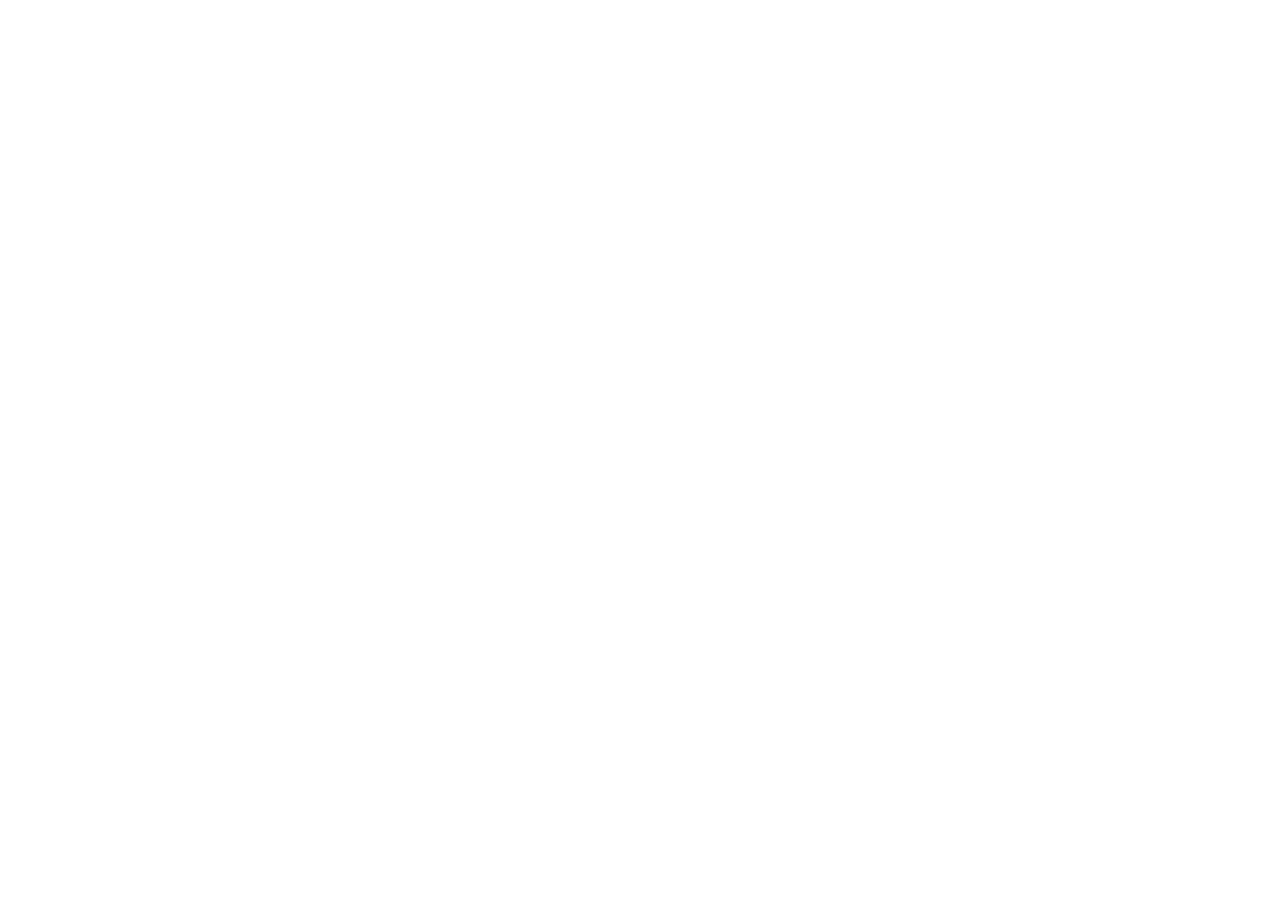
==== page-2/index.html @ ce3531e1 "初回アップロード版" ====
<!DOCTYPE html>
<html lang="ja">
  <head>
    <meta charset="UTF-8" />
    <meta name="viewport" content="width=device-width, initial-scale=1.0" />
    <title>page 2</title>
  </head>
  <body></body>
</html>
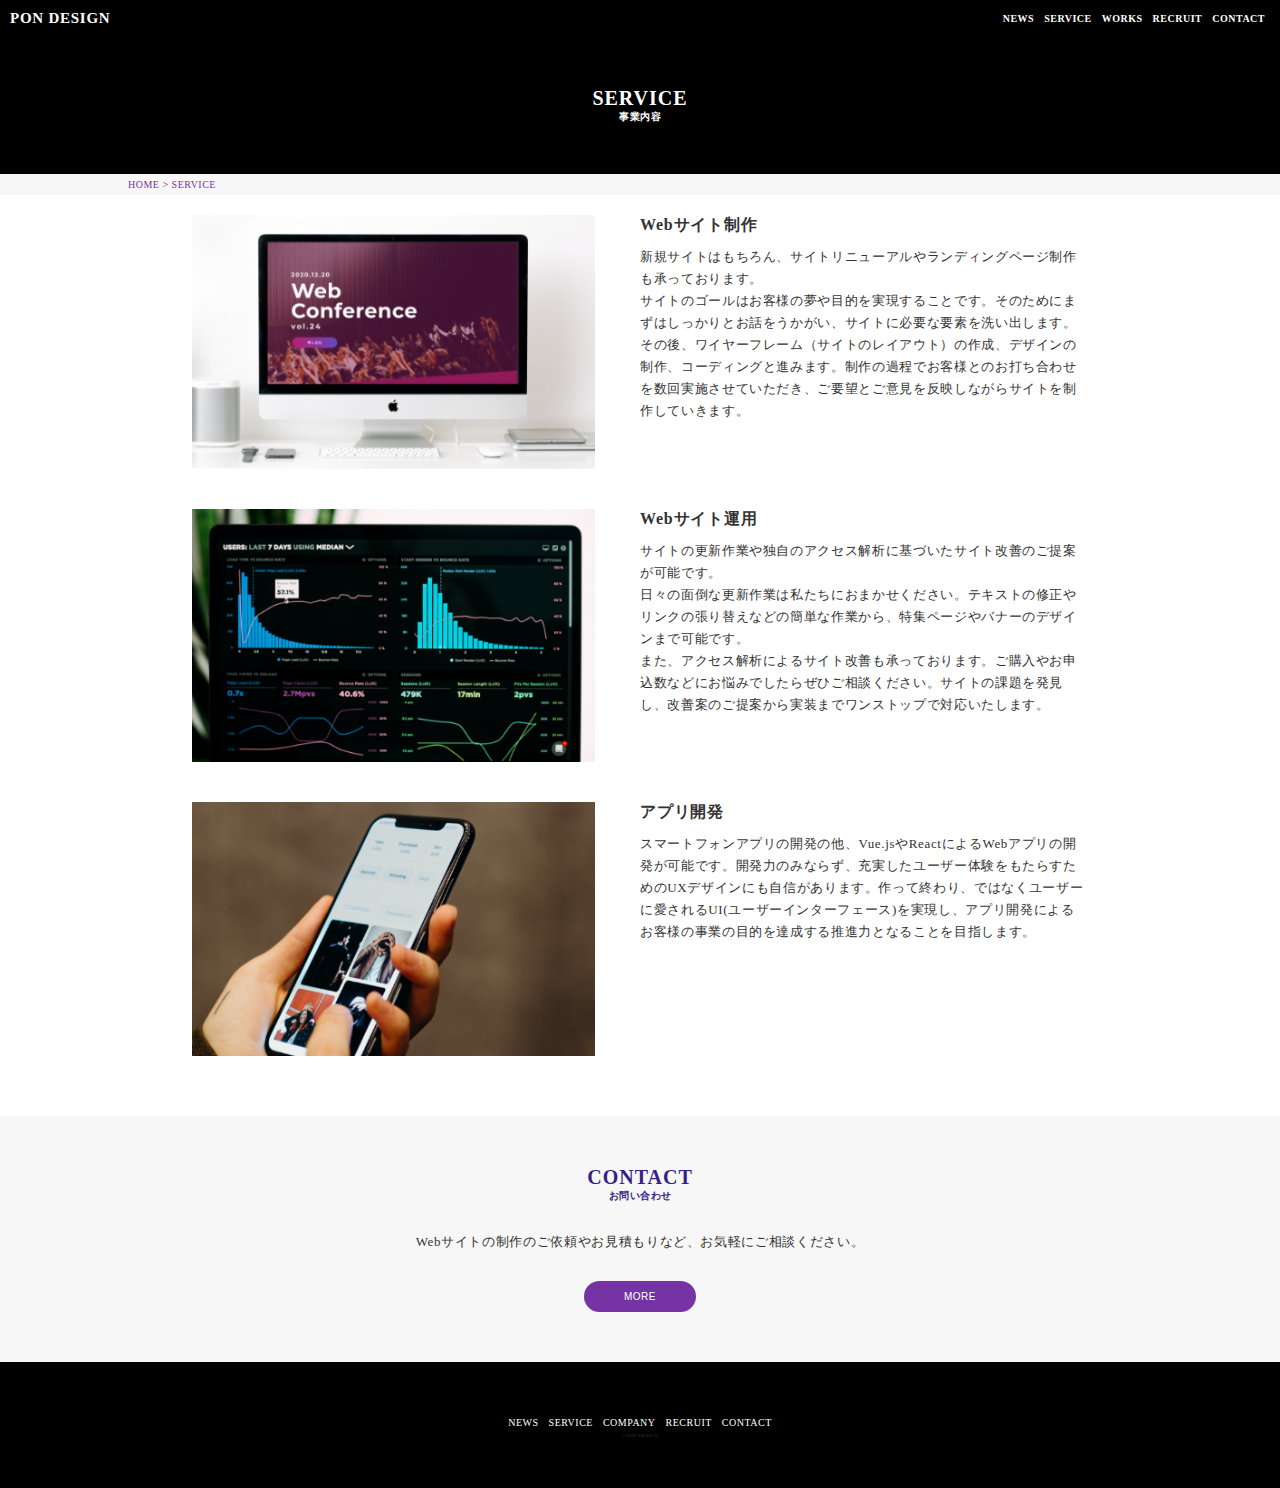
==== commit 97e0f4cb: "page-2の変更" ====
--- a/page-2/index.html
+++ b/page-2/index.html
@@ -3,7 +3,86 @@
   <head>
     <meta charset="UTF-8" />
     <meta name="viewport" content="width=device-width, initial-scale=1.0" />
+    <link rel="stylesheet" href="styles/style.css" />
     <title>page 2</title>
   </head>
-  <body></body>
+  <body>
+    <header>
+      <div class="header_container">
+        <h1>PON DESIGN</h1>
+        <nav>
+          <ul>
+            <li><a href="">NEWS</a></li>
+            <li><a href="">SERVICE</a></li>
+            <li><a href="">WORKS</a></li>
+            <li><a href="">RECRUIT</a></li>
+            <li><a href="">CONTACT</a></li>
+          </ul>
+        </nav>
+      </div>
+      <div class="page_name">
+        <h2>SERVICE</h2>
+        <h3>事業内容</h3>
+      </div>
+    </header>
+    <main>
+      <div class="pancake">
+        <div>
+          <a href="">HOME</a>&nbsp;<span>></span>&nbsp;<a href="">SERVICE</a>
+        </div>
+      </div>
+      <section class="service">
+        <div class="section_items">
+          <img src="images/image1.png" alt="Webサイト制作" />
+          <div class="item">
+            <h4>Webサイト制作</h4>
+            <p>
+              新規サイトはもちろん、サイトリニューアルやランディングページ制作も承っております。<br />
+              サイトのゴールはお客様の夢や目的を実現することです。そのためにまずはしっかりとお話をうかがい、サイトに必要な要素を洗い出します。その後、ワイヤーフレーム（サイトのレイアウト）の作成、デザインの制作、コーディングと進みます。制作の過程でお客様とのお打ち合わせを数回実施させていただき、ご要望とご意見を反映しながらサイトを制作していきます。
+            </p>
+          </div>
+        </div>
+
+        <div class="section_items">
+          <img src="images/image2.png" alt="Webサイト運用" />
+          <div class="item">
+            <h4>Webサイト運用</h4>
+            <p>
+              サイトの更新作業や独自のアクセス解析に基づいたサイト改善のご提案が可能です。<br />
+              日々の面倒な更新作業は私たちにおまかせください。テキストの修正やリンクの張り替えなどの簡単な作業から、特集ページやバナーのデザインまで可能です。<br />
+              また、アクセス解析によるサイト改善も承っております。ご購入やお申込数などにお悩みでしたらぜひご相談ください。サイトの課題を発見し、改善案のご提案から実装までワンストップで対応いたします。
+            </p>
+          </div>
+        </div>
+
+        <div class="section_items">
+          <img src="images/image3.png" alt="アプリ開発" />
+
+          <div class="item">
+            <h4>アプリ開発</h4>
+            <p>
+              スマートフォンアプリの開発の他、Vue.jsやReactによるWebアプリの開発が可能です。開発力のみならず、充実したユーザー体験をもたらすためのUXデザインにも自信があります。作って終わり、ではなくユーザーに愛されるUI(ユーザーインターフェース)を実現し、アプリ開発によるお客様の事業の目的を達成する推進力となることを目指します。
+            </p>
+          </div>
+        </div>
+      </section>
+
+      <section class="contact">
+        <h2>CONTACT</h2>
+        <h3>お問い合わせ</h3>
+        <p>Webサイトの制作のご依頼やお見積もりなど、お気軽にご相談ください。</p>
+        <button class="button_purple">MORE</button>
+      </section>
+    </main>
+    <footer>
+      <ul>
+        <li><a href="">NEWS</a></li>
+        <li><a href="">SERVICE</a></li>
+        <li><a href="">COMPANY</a></li>
+        <li><a href="">RECRUIT</a></li>
+        <li><a href="">CONTACT</a></li>
+      </ul>
+      <p>&copy;PON DESIGN</p>
+    </footer>
+  </body>
 </html>
--- a/page-2/styles/style.css
+++ b/page-2/styles/style.css
@@ -0,0 +1,168 @@
+/* PCバージョン */
+* {
+  margin: 0;
+  padding: 0;
+  list-style-type: none;
+  color: #333333;
+  letter-spacing: 0.05em;
+}
+h2 {
+  font-size: 20px;
+  letter-spacing: 0.05em;
+}
+h3 {
+  font-size: 10px;
+  letter-spacing: 0.05em;
+}
+p {
+  font-size: 13px;
+}
+a {
+  text-decoration: none;
+}
+
+/* ヘッダー */
+.header_container {
+  display: flex;
+  justify-content: space-between;
+  align-items: center;
+  background-color: #000;
+  padding: 10px;
+}
+nav ul {
+  display: flex;
+}
+nav li {
+  padding: 0 5px;
+  font-size: 10px;
+}
+nav li a {
+  color: #fff;
+  font-weight: bold;
+}
+h1 {
+  font-size: 15px;
+  color: #fff;
+  letter-spacing: 0.05em;
+}
+.page_name {
+  width: 100%;
+  height: 30%;
+  padding: 50px 0;
+  background-color: #000;
+  color: #fff;
+}
+.page_name h2 {
+  text-align: center;
+  color: #fff;
+}
+.page_name h3 {
+  text-align: center;
+  color: #fff;
+}
+
+/*　メイン */
+.pancake {
+  background-color: #f7f7f7;
+  margin: 0 auto;
+  padding: 5px 0;
+  font-size: 10px;
+}
+.pancake div {
+  width: 80%;
+  margin: 0 auto;
+}
+.pancake a {
+  color: #7633a4;
+}
+/* サービス */
+.service {
+  margin: 20px auto;
+  width: 70%;
+}
+.section_items {
+  display: flex;
+  justify-content: space-between;
+  margin: 0 auto;
+  padding: 0 0 40px 0;
+  width: 100%;
+}
+.section_items img {
+  width: 45%;
+  height: 100%;
+}
+.item {
+  width: 50%;
+  height: 100%;
+}
+.section_items p {
+  padding-top: 10px;
+  font-size: 13px;
+  line-height: 22px;
+}
+/* 　コンタクト */
+.contact {
+  background-color: #f7f7f7;
+  padding: 50px;
+  text-align: center;
+}
+.contact h2 {
+  color: #391e88;
+}
+.contact h3 {
+  color: #391e88;
+}
+.contact p {
+  padding: 30px 0;
+}
+.contact button {
+  padding: 10px 40px;
+  font-size: 10px;
+  background-color: #7633a4;
+  color: #fff;
+  border: none;
+  border-radius: 20px;
+}
+/* フッター */
+footer {
+  background-color: #000;
+  padding: 50px;
+}
+footer ul {
+  display: flex;
+  align-items: center;
+  justify-content: center;
+}
+footer li {
+  margin: 0 5px;
+  font-size: 10px;
+  padding: 5px 0;
+}
+footer a {
+  color: #fff;
+  list-style: none;
+}
+footer p {
+  font-size: 5px;
+  text-align: center;
+}
+
+/* スマホ向け */
+@media (max-width: 767px) {
+  .section_items {
+    flex-direction: column;
+    align-items: center;
+    gap: 20px;
+  }
+  .service {
+    padding: 3%;
+    width: 90%;
+    margin: 0 auto;
+  }
+  .section_items img {
+    width: 90%;
+  }
+  .item {
+    width: 90%;
+  }
+}
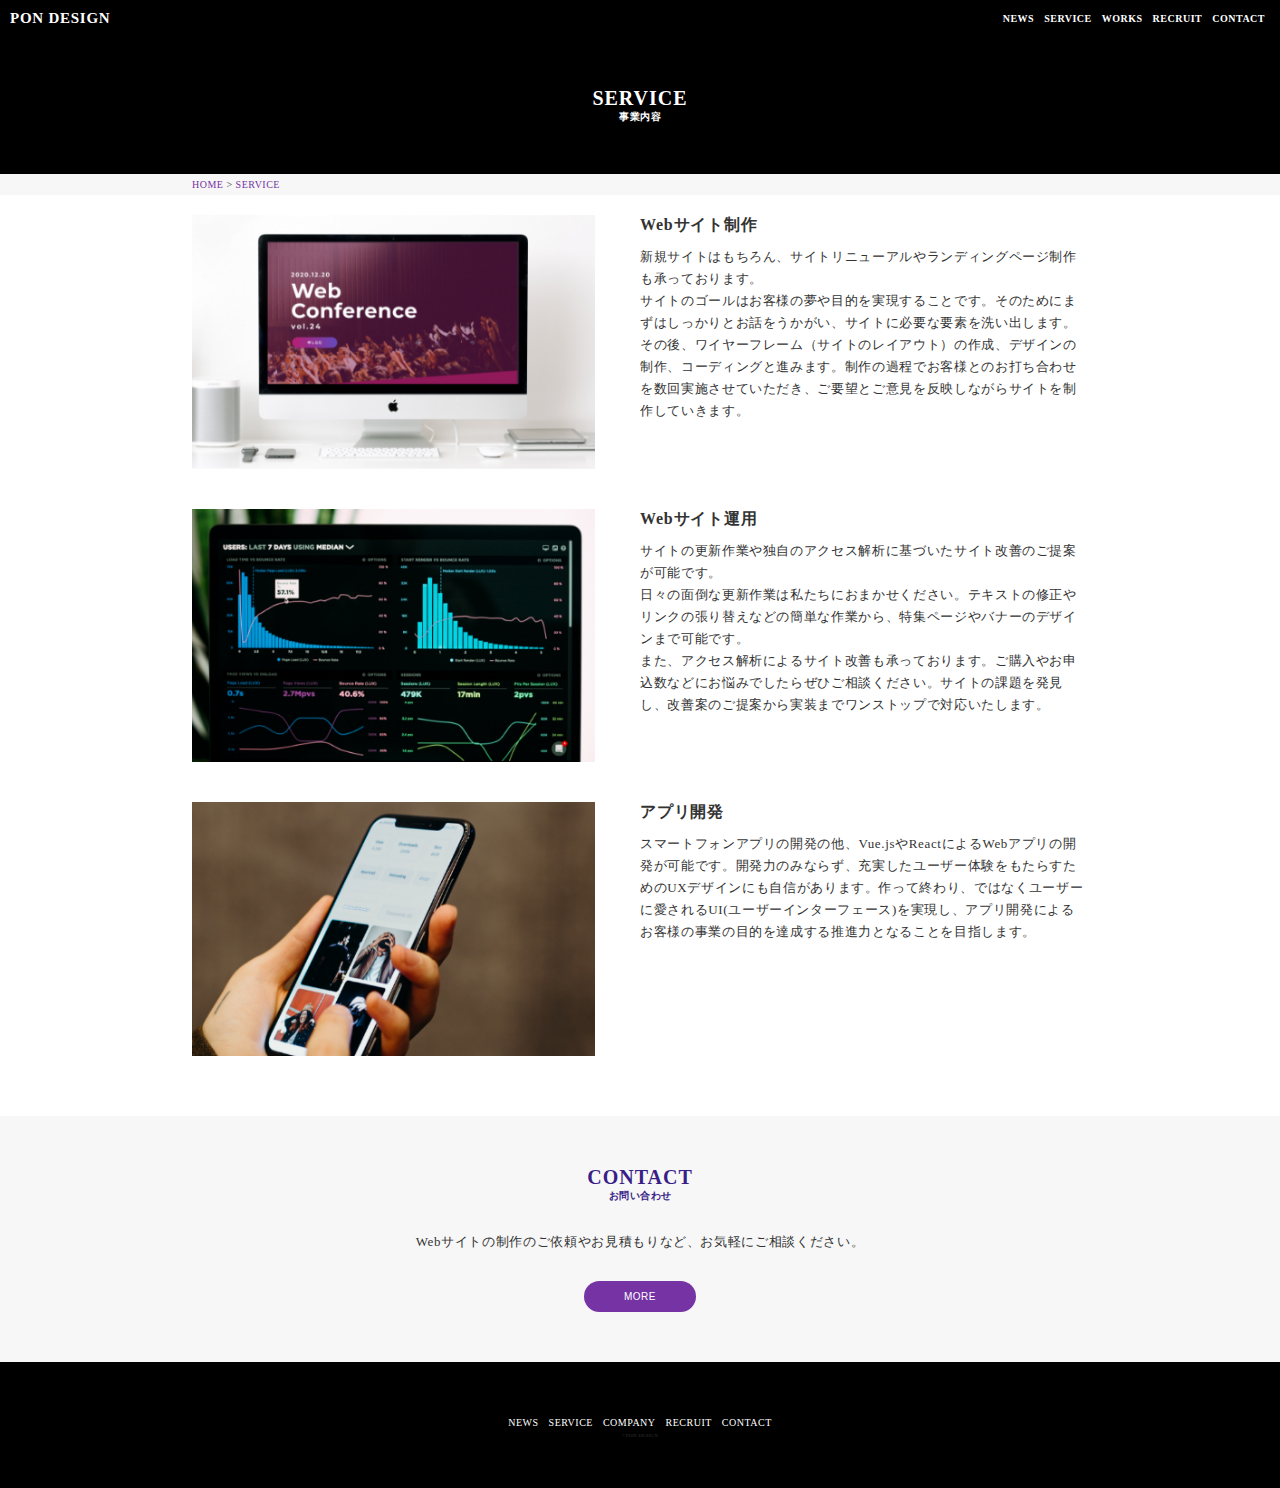
==== commit 021e5185: "feature-2手直し" ====
--- a/page-2/index.html
+++ b/page-2/index.html
@@ -10,25 +10,39 @@
     <header>
       <div class="header_container">
         <h1>PON DESIGN</h1>
-        <nav>
+        <nav class="pc">
           <ul>
-            <li><a href="">NEWS</a></li>
-            <li><a href="">SERVICE</a></li>
-            <li><a href="">WORKS</a></li>
-            <li><a href="">RECRUIT</a></li>
-            <li><a href="">CONTACT</a></li>
+            <li><a href="#">NEWS</a></li>
+            <li><a href="index.html">SERVICE</a></li>
+            <li><a href="#">WORKS</a></li>
+            <li><a href="#">RECRUIT</a></li>
+            <li><a href="#">CONTACT</a></li>
           </ul>
         </nav>
+        <div class="sp on">
+          <button>≡</button>
+        </div>
       </div>
       <div class="page_name">
         <h2>SERVICE</h2>
         <h3>事業内容</h3>
       </div>
     </header>
+    <nav class="sp spnav">
+      <ul>
+        <li><a href="#">NEWS</a></li>
+        <li><a href="index.html">SERVICE</a></li>
+        <li><a href="#">WORKS</a></li>
+        <li><a href="#">RECRUIT</a></li>
+        <li><a href="#">CONTACT</a></li>
+      </ul>
+    </nav>
     <main>
       <div class="pancake">
         <div>
-          <a href="">HOME</a>&nbsp;<span>></span>&nbsp;<a href="">SERVICE</a>
+          <a href="">HOME</a>&nbsp;<span>></span>&nbsp;<a href="index.html"
+            >SERVICE</a
+          >
         </div>
       </div>
       <section class="service">
@@ -84,5 +98,6 @@
       </ul>
       <p>&copy;PON DESIGN</p>
     </footer>
+    <script></script>
   </body>
 </html>
--- a/page-2/styles/style.css
+++ b/page-2/styles/style.css
@@ -6,6 +6,12 @@
   color: #333333;
   letter-spacing: 0.05em;
 }
+@media (min-width: 767px) {
+  .sp {
+    display: none;
+  }
+}
+
 h2 {
   font-size: 20px;
   letter-spacing: 0.05em;
@@ -29,14 +35,14 @@
   background-color: #000;
   padding: 10px;
 }
-nav ul {
-  display: flex;
-}
-nav li {
+.pc ul {
+  display: flex;
+}
+.pc li {
   padding: 0 5px;
   font-size: 10px;
 }
-nav li a {
+.pc li a {
   color: #fff;
   font-weight: bold;
 }
@@ -69,7 +75,7 @@
   font-size: 10px;
 }
 .pancake div {
-  width: 80%;
+  width: 70%;
   margin: 0 auto;
 }
 .pancake a {
@@ -149,6 +155,42 @@
 
 /* スマホ向け */
 @media (max-width: 767px) {
+  .pc {
+    display: none;
+  }
+  .spnav {
+    position: fixed;
+  }
+  .spnav ul {
+    display: flex;
+    flex-direction: column;
+    justify-content: center;
+    align-items: center;
+    line-height: 60px;
+    position: absolute;
+    background-color: #000;
+    color: #fff;
+    width: 100vh;
+    height: 100vh;
+    top: -150px;
+    left: 0;
+    bottom: 0;
+    right: 0;
+    z-index: 100;
+    opacity: 0;
+  }
+  .sp a {
+    color: #fff;
+  }
+  .on button {
+    font-size: 30px;
+    background-color: #000;
+    color: #fff;
+    border: none;
+    width: 20px;
+    margin: 0;
+    padding: 0;
+  }
   .section_items {
     flex-direction: column;
     align-items: center;
